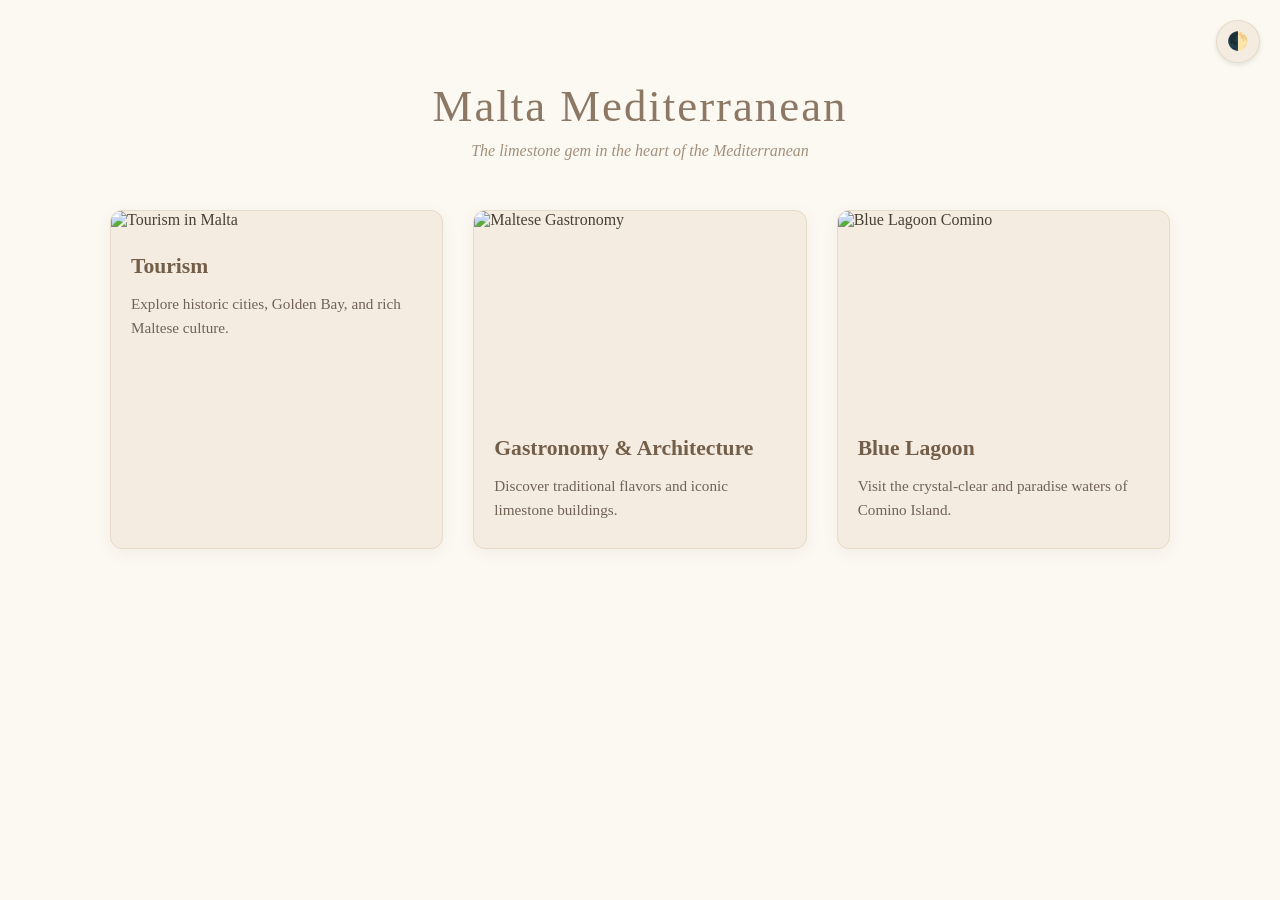
==== index.html @ 775f7c17 "index.html" ====
<!DOCTYPE html>
<html lang="en">
<head>
    <meta charset="UTF-8">
    <meta name="viewport" content="width=device-width, initial-scale=1.0">
    <title>Malta Mediterranean</title>
    <link rel="stylesheet" href="style.css">
</head>
<body>

    <!-- Botão de Acessibilidade (Contraste) -->
    <button id="toggle-contrast" class="contrast-btn" aria-label="Toggle Contrast">🌓</button>

    <!-- Cabeçalho Principal -->
    <header class="main-header">
        <h1>Malta Mediterranean</h1>
        <p class="subtitle">The limestone gem in the heart of the Mediterranean</p>
    </header>

    <!-- Cards Section with Direct Links -->
       <!-- Cards Section with Direct Links -->
    <main class="container">
        <section class="cards-grid">
            
            <!-- Card 1: Tourism -->
            <!-- Card 1: Tourism (Estrutura Nova e Semântica) -->
<a href="tourism.html" class="card-discreto">
    <figure class="card-media">
        <img src="st-julians1.png" alt="Tourism in Malta" class="card-thumb">
    </figure>
    <div class="card-content">
        <h2>Tourism</h2>
        <p>Explore historic cities, Golden Bay, and rich Maltese culture.</p>
    </div>
</a>


            <!-- Card 2: Gastronomy & Architecture -->
            <a href="gastronomy.html" class="card-discreto">
                <div class="card-image-wrapper">
                    <img src="giorgios.png" alt="Maltese Gastronomy" class="card-thumb">
                </div>
                <div class="card-content">
                    <h2>Gastronomy & Architecture</h2>
                    <p>Discover traditional flavors and iconic limestone buildings.</p>
                </div>
            </a>

            <!-- Card 3: Blue Lagoon -->
            <a href="bluelagoon.html" class="card-discreto">
                <div class="card-image-wrapper">
                    <img src="bluelagoon2.png" alt="Blue Lagoon Comino" class="card-thumb">
                </div>
                <div class="card-content">
                    <h2>Blue Lagoon</h2>
                    <p>Visit the crystal-clear and paradise waters of Comino Island.</p>
                </div>
            </a>

        </section>
    </main>


    <!-- JavaScript Integrado para Transição Suave e Contraste -->
    <script>
        document.addEventListener('DOMContentLoaded', () => {
            const cards = document.querySelectorAll('.card-discreto');
            const contrastBtn = document.getElementById('toggle-contrast');

            // 1. Efeito de Entrada Suave (Fade-in)
            cards.forEach((card, index) => {
                card.style.opacity = '0';
                card.style.transform = 'translateY(20px)';
                card.style.transition = 'all 0.5s ease-out';
                
                setTimeout(() => {
                    card.style.opacity = '1';
                    card.style.transform = 'translateY(0)';
                }, index * 150);
            });

            // 2. Animação de Saída ao Clicar
            cards.forEach(card => {
                card.addEventListener('click', function(e) {
                    e.preventDefault();
                    const targetUrl = this.getAttribute('href');
                    
                    document.body.style.opacity = '0';
                    document.body.style.transition = 'opacity 0.3s ease';
                    
                    setTimeout(() => {
                        window.location.href = targetUrl;
                    }, 300);
                });
            });

            // 3. Alternador de Contraste
            contrastBtn.addEventListener('click', () => {
                document.body.classList.toggle('high-contrast');
            });
        });
    </script>
</body>
</html>
---- style.css ----
/* ==========================================
   Configurações Gerais e Cores de Malta
   ========================================== */
* {
    margin: 0;
    padding: 0;
    box-sizing: border-box;
    font-family: 'Segoe UI', Georgia, serif;
}

body {
    background-color: #fcf8f2; /* Creme suave */
    color: #4a3f35; /* Marrom escuro */
    transition: background-color 0.3s ease, color 0.3s ease, opacity 0.3s ease;
    min-height: 100vh;
}

/* Cabeçalho Principal */
.main-header {
    text-align: center;
    padding: 80px 20px 20px 20px;
}

.main-header h1 {
    font-size: 2.8rem;
    color: #8c7864; /* Tom de pedra calcária escura */
    font-weight: 400;
    letter-spacing: 2px;
    margin-bottom: 10px;
}

.main-header .subtitle {
    font-size: 1rem;
    color: #a3907c;
    font-style: italic;
}

/* ==========================================
   Grid de Cards de Alto Impacto
   ========================================== */
.container {
    max-width: 1100px;
    margin: 0 auto;
    padding: 30px 20px;
}

.cards-grid {
    display: grid;
    grid-template-columns: repeat(auto-fit, minmax(300px, 1fr));
    gap: 30px;
}

/* ==========================================
   Estilo do Card com Imagem Total
   ========================================== */
.card-discreto {
    background-color: #f4ece1; /* Bege calcário */
    border: 1px solid #e6dac8;
    border-radius: 12px;
    text-decoration: none;
    color: #4a3f35;
    display: flex;
    flex-direction: column;
    overflow: hidden; /* Corta a imagem nas bordas arredondadas do card */
    box-shadow: 0 4px 15px rgba(140, 120, 100, 0.08);
    transition: transform 0.3s ease, box-shadow 0.3s ease, background-color 0.3s ease;
}

.card-discreto:hover {
    background-color: #ebe0cf;
    transform: translateY(-6px) !important;
    box-shadow: 0 12px 24px rgba(140, 120, 100, 0.18);
}

/* Container da Imagem ocupando 100% de largura */
.card-image-wrapper {
    width: 100%;
    height: 200px;
    overflow: hidden;
}

.card-thumb {
    width: 100%;
    height: 100%;
    object-fit: cover; /* Preenche o espaço proporcionalmente sem distorcer */
    transition: transform 0.5s ease;
}

/* Efeito de zoom sutil na foto */
.card-discreto:hover .card-thumb {
    transform: scale(1.05);
}

/* Conteúdo de Texto abaixo da Imagem */
/* ==========================================
   Estilo Corrigido do Card (Sem corte de texto)
   ========================================== */
.card-discreto {
    background-color: #f4ece1;
    border: 1px solid #e6dac8;
    border-radius: 12px;
    text-decoration: none;
    color: #4a3f35;
    display: flex;
    flex-direction: column;
    overflow: hidden;
    height: 100%; /* Garante que todos os cards do grid tenham a mesma altura */
    box-shadow: 0 4px 15px rgba(140, 120, 100, 0.08);
    transition: transform 0.3s ease, box-shadow 0.3s ease, background-color 0.3s ease;
}

.card-discreto:hover {
    background-color: #ebe0cf;
    transform: translateY(-6px) !important;
    box-shadow: 0 12px 24px rgba(140, 120, 100, 0.18);
}

/* Área de texto flexível que se expande se o texto for longo */
.card-content {
    padding: 25px 20px;
    text-align: left;
    flex-grow: 1; /* Empurra o card para baixo se houver muito texto */
    display: flex;
    flex-direction: column;
    justify-content: flex-start; /* Alinha o texto do topo para o final */
}

.card-content h2 {
    font-size: 1.35rem;
    color: #735e49;
    margin-bottom: 12px;
    font-weight: 600;
    line-height: 1.2; /* Evita que títulos compridos comam palavras */
}

.card-content p {
    font-size: 0.95rem;
    color: #706356;
    line-height: 1.6; /* Dá espaço respirável para os parágrafos */
    word-wrap: break-word; /* Força a quebra de palavras longas se necessário */
}


/* ==========================================
   Botão de Acessibilidade Fixado
   ========================================== */
.contrast-btn {
    position: fixed;
    top: 20px;
    right: 20px;
    background: #f4ece1;
    border: 1px solid #e6dac8;
    padding: 10px;
    border-radius: 50%;
    cursor: pointer;
    font-size: 1.1rem;
    z-index: 10;
    box-shadow: 0 2px 5px rgba(0,0,0,0.1);
}

body.high-contrast {
    background-color: #1a1510;
    color: #fff6eb;
}

body.high-contrast .card-discreto {
    background-color: #2d251e;
    border-color: #4a3f35;
    color: #fff6eb;
}

body.high-contrast .card-content h2,
body.high-contrast .main-header h1 {
    color: #dfcfbe;
}
/* ==========================================
   Correção para as Páginas Internas (Fim do texto cortado)
   ========================================== */
/* ==========================================

/* ==========================================
   CONSERTO DEFINITIVO DE IMAGENS E LEGENDAS
   ========================================== */

/* 1. Ajuste para os Blocos Maiores (bluelagoon2.png e maltathebluegrotto.jpg) */
.solo-image-wrapper, .lagoon-image-wrapper {
    width: 100%;
    height: auto !important; /* Libera a altura total para a imagem expandir */
    background-color: #f4ece1; /* Fundo bege uniforme */
    display: flex;
    justify-content: center;
    align-items: center;
}

/* Força o navegador a mostrar 100% da imagem original sem cortar nada */
.solo-image-wrapper img, .lagoon-image-wrapper img {
    width: 100% !important;
    height: auto !important; 
    max-height: 550px; /* Evita que o céu fique excessivamente esticado em telas grandes */
    display: block;
    object-fit: contain !important; /* Garante que a foto inteira fique visível */
}

/* 2. Ajuste Fino para a Galeria Menor (bluelagoon3.png e bluelagoon4.jpg) */
.gallery-item {
    background: #fcf8f2;
    border: 1px solid #e6dac8;
    border-radius: 8px;
    display: flex;
    flex-direction: column;
    height: auto !important;
}

.gallery-item img {
    width: 100% !important;
    height: auto !important;
    max-height: 250px;
    object-fit: cover !important; /* Preenche o mini card proporcionalmente */
}

/* 3. Espaçamento Isolado para as Legendas */
.item-caption, .image-caption {
    padding: 22px 18px !important; /* Amplo espaço interno para não prender o texto */
    font-size: 0.95rem;
    color: #706356;
    text-align: center;
    background-color: #f4ece1;
    border-top: 1px solid #e6dac8;
    word-wrap: break-word;
    display: block;
    width: 100%;
    box-sizing: border-box;
}



.
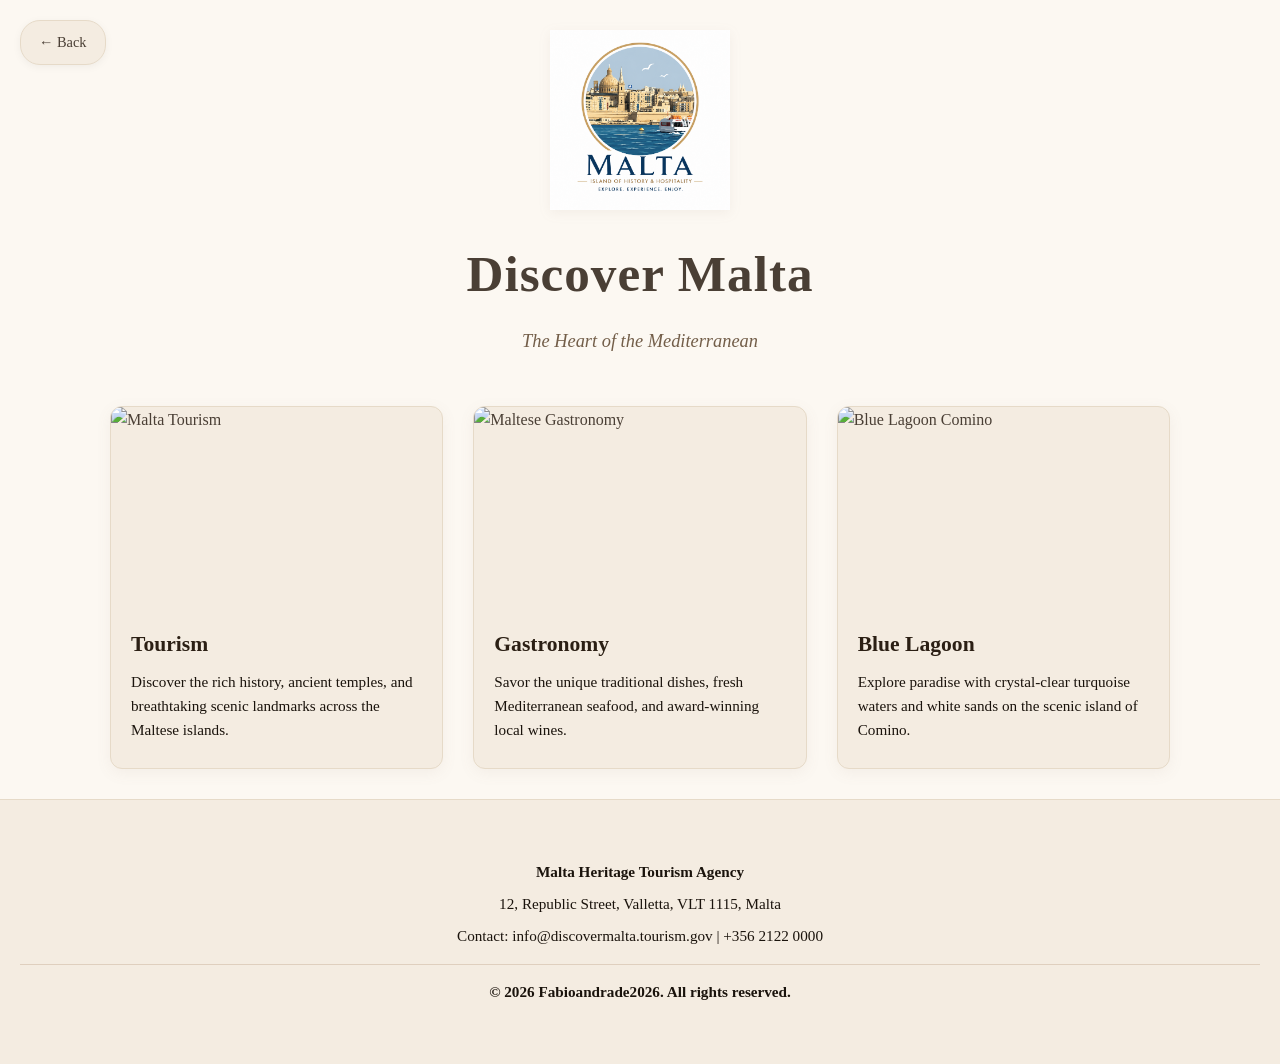
==== commit 047e0e3b: "index.html" ====
--- a/index.html
+++ b/index.html
@@ -3,104 +3,94 @@
 <head>
     <meta charset="UTF-8">
     <meta name="viewport" content="width=device-width, initial-scale=1.0">
-    <title>Malta Mediterranean</title>
-    <link rel="stylesheet" href="style.css">
+    <title>Discover Malta - Tourism Guide</title>
+    <!-- Ajustado para 'style.css' conforme você organizou na sua pasta -->
+    <link rel="stylesheet" href="style.css"> 
 </head>
 <body>
 
-    <!-- Botão de Acessibilidade (Contraste) -->
-    <button id="toggle-contrast" class="contrast-btn" aria-label="Toggle Contrast">🌓</button>
+    <!-- Back button connected to your homepage -->
+    <a href="index.html" class="back-btn">← Back</a>
+    <header class="main-header">
+    <!-- The logo container -->
+    <div class="logo-container">
+        <img src="logomalta.png" alt="Malta Logo" class="main-logo">
+    </div>
+    <h1>Discover Malta</h1>
+    <p class="subtitle">The Heart of the Mediterranean</p>
+</header>
+    <!-- Main structural container limiting the page width -->
+<main class="container">
+    
+    <!-- This class triggers the CSS Grid to align items side-by-side -->
+    <div class="cards-grid">
 
-    <!-- Cabeçalho Principal -->
-    <header class="main-header">
-        <h1>Malta Mediterranean</h1>
-        <p class="subtitle">The limestone gem in the heart of the Mediterranean</p>
-    </header>
+        <!-- Card 1: Tourism -->
+        <a href="tourism.html" class="card-discreto">
+            <div class="card-image-wrapper">
+                <!-- Replace with your actual image path, e.g., st-jutians1.png -->
+                <img src="st-julians1.png" alt="Malta Tourism" class="card-thumb">
+            </div>
+            <div class="card-content">
+                <h2>Tourism</h2>
+                <p>Discover the rich history, ancient temples, and breathtaking scenic landmarks across the Maltese islands.</p>
+            </div>
+        </a>
 
-    <!-- Cards Section with Direct Links -->
-       <!-- Cards Section with Direct Links -->
-    <main class="container">
-        <section class="cards-grid">
-            
-            <!-- Card 1: Tourism -->
-            <!-- Card 1: Tourism (Estrutura Nova e Semântica) -->
-<a href="tourism.html" class="card-discreto">
-    <figure class="card-media">
-        <img src="st-julians1.png" alt="Tourism in Malta" class="card-thumb">
-    </figure>
-    <div class="card-content">
-        <h2>Tourism</h2>
-        <p>Explore historic cities, Golden Bay, and rich Maltese culture.</p>
+        <!-- Card 2: Gastronomy -->
+        <a href="gastronomy.html" class="card-discreto">
+            <div class="card-image-wrapper">
+                <!-- Replace with your actual image path, e.g., giorgios.png -->
+                <img src="giorgios.png" alt="Maltese Gastronomy" class="card-thumb">
+            </div>
+            <div class="card-content">
+                <h2>Gastronomy</h2>
+                <p>Savor the unique traditional dishes, fresh Mediterranean seafood, and award-winning local wines.</p>
+            </div>
+        </a>
+
+        <!-- Card 3: Blue Lagoon -->
+        <a href="bluelagoon.html" class="card-discreto">
+            <div class="card-image-wrapper">
+                <!-- Replace with your actual image path, e.g., images/bluelagoon2.png -->
+                <img src="bluelagoon2.png" alt="Blue Lagoon Comino" class="card-thumb">
+            </div>
+            <div class="card-content">
+                <h2>Blue Lagoon</h2>
+                <p>Explore paradise with crystal-clear turquoise waters and white sands on the scenic island of Comino.</p>
+            </div>
+        </a>
+        </div> <!-- End of cards-grid -->
+</main> <!-- End of container -->
+
+<!-- O RODAPÉ DEVE FICAR AQUI, ANTES DE FECHAR O BODY -->
+<!-- REESCREVA O SEU FOOTER COM ESTAS CORES EMBUTIDAS -->
+<footer class="main-footer" style="background-color: #f4ece1; border-top: 1px solid #e6dac8; padding: 60px 20px; text-align: center;">
+    
+    <!-- Fictional Agency Information -->
+    <div class="footer-info" style="margin-bottom: 15px; line-height: 1.6;">
+        <p style="color: #1a130c !important; font-size: 0.95rem !important; opacity: 1 !important; margin-bottom: 8px;">
+            <strong style="color: #1a130c !important; font-weight: 700;">Malta Heritage Tourism Agency</strong>
+        </p>
+        <p style="color: #1a130c !important; font-size: 0.95rem !important; opacity: 1 !important; margin-bottom: 8px;">
+            12, Republic Street, Valletta, VLT 1115, Malta
+        </p>
+        <p style="color: #1a130c !important; font-size: 0.95rem !important; opacity: 1 !important; margin-bottom: 8px;">
+            Contact: info@discovermalta.tourism.gov | +356 2122 0000
+        </p>
     </div>
-</a>
+    
+    <!-- Copyright Signature -->
+    <div class="footer-copyright" style="border-top: 1px solid #dfcfbe; padding-top: 15px; margin-top: 15px;">
+        <p style="color: #1a130c !important; font-size: 0.95rem !important; opacity: 1 !important; font-weight: 600;">
+            &copy; 2026 Fabioandrade2026. All rights reserved.
+        </p>
+    </div>
 
+</footer>
 
-            <!-- Card 2: Gastronomy & Architecture -->
-            <a href="gastronomy.html" class="card-discreto">
-                <div class="card-image-wrapper">
-                    <img src="giorgios.png" alt="Maltese Gastronomy" class="card-thumb">
-                </div>
-                <div class="card-content">
-                    <h2>Gastronomy & Architecture</h2>
-                    <p>Discover traditional flavors and iconic limestone buildings.</p>
-                </div>
-            </a>
-
-            <!-- Card 3: Blue Lagoon -->
-            <a href="bluelagoon.html" class="card-discreto">
-                <div class="card-image-wrapper">
-                    <img src="bluelagoon2.png" alt="Blue Lagoon Comino" class="card-thumb">
-                </div>
-                <div class="card-content">
-                    <h2>Blue Lagoon</h2>
-                    <p>Visit the crystal-clear and paradise waters of Comino Island.</p>
-                </div>
-            </a>
-
-        </section>
-    </main>
-
-
-    <!-- JavaScript Integrado para Transição Suave e Contraste -->
-    <script>
-        document.addEventListener('DOMContentLoaded', () => {
-            const cards = document.querySelectorAll('.card-discreto');
-            const contrastBtn = document.getElementById('toggle-contrast');
-
-            // 1. Efeito de Entrada Suave (Fade-in)
-            cards.forEach((card, index) => {
-                card.style.opacity = '0';
-                card.style.transform = 'translateY(20px)';
-                card.style.transition = 'all 0.5s ease-out';
-                
-                setTimeout(() => {
-                    card.style.opacity = '1';
-                    card.style.transform = 'translateY(0)';
-                }, index * 150);
-            });
-
-            // 2. Animação de Saída ao Clicar
-            cards.forEach(card => {
-                card.addEventListener('click', function(e) {
-                    e.preventDefault();
-                    const targetUrl = this.getAttribute('href');
-                    
-                    document.body.style.opacity = '0';
-                    document.body.style.transition = 'opacity 0.3s ease';
-                    
-                    setTimeout(() => {
-                        window.location.href = targetUrl;
-                    }, 300);
-                });
-            });
-
-            // 3. Alternador de Contraste
-            contrastBtn.addEventListener('click', () => {
-                document.body.classList.toggle('high-contrast');
-            });
-        });
-    </script>
 </body>
 </html>
 
 
+
--- a/style.css
+++ b/style.css
@@ -1,6 +1,6 @@
-/* ==========================================
-   Configurações Gerais e Cores de Malta
-   ========================================== */
+/* ==========================================================================
+   1. RESET GLOBAL E CONFIGURAÇÕES DE NAVEGAÇÃO
+   ========================================================================== */
 * {
     margin: 0;
     padding: 0;
@@ -11,139 +11,34 @@
 body {
     background-color: #fcf8f2; /* Creme suave */
     color: #4a3f35; /* Marrom escuro */
+    line-height: 1.6;
     transition: background-color 0.3s ease, color 0.3s ease, opacity 0.3s ease;
     min-height: 100vh;
 }
 
-/* Cabeçalho Principal */
-.main-header {
-    text-align: center;
-    padding: 80px 20px 20px 20px;
-}
-
-.main-header h1 {
-    font-size: 2.8rem;
-    color: #8c7864; /* Tom de pedra calcária escura */
-    font-weight: 400;
-    letter-spacing: 2px;
-    margin-bottom: 10px;
-}
-
-.main-header .subtitle {
-    font-size: 1rem;
-    color: #a3907c;
-    font-style: italic;
-}
-
-/* ==========================================
-   Grid de Cards de Alto Impacto
-   ========================================== */
-.container {
-    max-width: 1100px;
-    margin: 0 auto;
-    padding: 30px 20px;
-}
-
-.cards-grid {
-    display: grid;
-    grid-template-columns: repeat(auto-fit, minmax(300px, 1fr));
-    gap: 30px;
-}
-
-/* ==========================================
-   Estilo do Card com Imagem Total
-   ========================================== */
-.card-discreto {
-    background-color: #f4ece1; /* Bege calcário */
-    border: 1px solid #e6dac8;
-    border-radius: 12px;
-    text-decoration: none;
-    color: #4a3f35;
-    display: flex;
-    flex-direction: column;
-    overflow: hidden; /* Corta a imagem nas bordas arredondadas do card */
-    box-shadow: 0 4px 15px rgba(140, 120, 100, 0.08);
-    transition: transform 0.3s ease, box-shadow 0.3s ease, background-color 0.3s ease;
-}
-
-.card-discreto:hover {
-    background-color: #ebe0cf;
-    transform: translateY(-6px) !important;
-    box-shadow: 0 12px 24px rgba(140, 120, 100, 0.18);
-}
-
-/* Container da Imagem ocupando 100% de largura */
-.card-image-wrapper {
-    width: 100%;
-    height: 200px;
-    overflow: hidden;
-}
-
-.card-thumb {
-    width: 100%;
-    height: 100%;
-    object-fit: cover; /* Preenche o espaço proporcionalmente sem distorcer */
-    transition: transform 0.5s ease;
-}
-
-/* Efeito de zoom sutil na foto */
-.card-discreto:hover .card-thumb {
-    transform: scale(1.05);
-}
-
-/* Conteúdo de Texto abaixo da Imagem */
-/* ==========================================
-   Estilo Corrigido do Card (Sem corte de texto)
-   ========================================== */
-.card-discreto {
+/* Botão Voltar (Páginas Internas) */
+.back-btn {
+    position: fixed;
+    top: 20px;
+    left: 20px;
     background-color: #f4ece1;
     border: 1px solid #e6dac8;
-    border-radius: 12px;
+    color: #4a3f35;
     text-decoration: none;
-    color: #4a3f35;
-    display: flex;
-    flex-direction: column;
-    overflow: hidden;
-    height: 100%; /* Garante que todos os cards do grid tenham a mesma altura */
-    box-shadow: 0 4px 15px rgba(140, 120, 100, 0.08);
-    transition: transform 0.3s ease, box-shadow 0.3s ease, background-color 0.3s ease;
-}
-
-.card-discreto:hover {
+    padding: 10px 18px;
+    border-radius: 20px;
+    font-size: 0.9rem;
+    box-shadow: 0 2px 8px rgba(0,0,0,0.05);
+    z-index: 9999;
+    transition: all 0.2s ease;
+}
+
+.back-btn:hover {
     background-color: #ebe0cf;
-    transform: translateY(-6px) !important;
-    box-shadow: 0 12px 24px rgba(140, 120, 100, 0.18);
-}
-
-/* Área de texto flexível que se expande se o texto for longo */
-.card-content {
-    padding: 25px 20px;
-    text-align: left;
-    flex-grow: 1; /* Empurra o card para baixo se houver muito texto */
-    display: flex;
-    flex-direction: column;
-    justify-content: flex-start; /* Alinha o texto do topo para o final */
-}
-
-.card-content h2 {
-    font-size: 1.35rem;
-    color: #735e49;
-    margin-bottom: 12px;
-    font-weight: 600;
-    line-height: 1.2; /* Evita que títulos compridos comam palavras */
-}
-
-.card-content p {
-    font-size: 0.95rem;
-    color: #706356;
-    line-height: 1.6; /* Dá espaço respirável para os parágrafos */
-    word-wrap: break-word; /* Força a quebra de palavras longas se necessário */
-}
-
-
-/* ==========================================
-   Botão de Acessibilidade Fixado
-   ========================================== */
+    transform: translateX(-3px);
+}
+
+/* Botão de Alternância de Contraste */
 .contrast-btn {
     position: fixed;
     top: 20px;
@@ -154,84 +49,318 @@
     border-radius: 50%;
     cursor: pointer;
     font-size: 1.1rem;
-    z-index: 10;
+    z-index: 9999;
     box-shadow: 0 2px 5px rgba(0,0,0,0.1);
-}
-
+    transition: background-color 0.2s ease;
+}
+
+.contrast-btn:hover {
+    background-color: #e6dac8;
+}
+
+/* ==========================================================================
+   2. ESTRUTURA DE CABEÇALHOS E CONTAINERS
+   ========================================================================== */
+main-header, .header-section {
+    text-align: center;
+    padding: 30px 20px 20px 20px; /* Reduzido o topo de 60px para 30px */
+    max-width: 900px;
+    margin: 0 auto;
+}
+/* Configuração do Título Principal (Negrito e Imponente) */
+.main-header h1, .header-section h1 {
+    font-size: 3.2rem;          /* Aumentado de 2.8rem para 3.2rem */
+    color: #4a3f35 !important;  /* Mudado para o marrom escuro principal do site */
+    font-weight: 700 !important; /* ATIVA O NEGRITO FORTE */
+    letter-spacing: 1px;        /* Juntas as letras um pouco mais para dar peso */
+    margin-bottom: 12px;
+}
+
+/* Configuração do Subtítulo (Mais visível e elegante) */
+.main-header .subtitle, .header-section p {
+    font-size: 1.15rem;         /* Aumentado de 1rem para 1.15rem */
+    color: #735e49 !important;  /* Tom médio com excelente leitura sobre o creme */
+    font-style: italic;
+    font-weight: 500;           /* Peso médio para não sumir na tela */
+}
+
+
+.container, .main-container {
+    max-width: 1100px;
+    margin: 0 auto;
+    padding: 30px 20px;
+}
+
+.cards-grid {
+    display: grid;
+    grid-template-columns: repeat(auto-fit, minmax(300px, 1fr));
+    gap: 30px;
+}
+
+/* ==========================================================================
+   3. PADRONIZAÇÃO DOS CARDS (PÁGINA PRINCIPAL)
+   ========================================================================== */
+.card-discreto {
+    background-color: #f4ece1; /* Bege calcário */
+    border: 1px solid #e6dac8;
+    border-radius: 12px;
+    text-decoration: none;
+    color: #4a3f35;
+    display: flex;
+    flex-direction: column;
+    overflow: hidden;
+    height: 100%;
+    box-shadow: 0 4px 15px rgba(140, 120, 100, 0.08);
+    transition: transform 0.3s ease, box-shadow 0.3s ease, background-color 0.3s ease;
+}
+
+.card-discreto:hover {
+    background-color: #ebe0cf;
+    transform: translateY(-6px);
+    box-shadow: 0 12px 24px rgba(140, 120, 100, 0.18);
+}
+
+.card-image-wrapper {
+    width: 100%;
+    height: 200px;
+    overflow: hidden;
+}
+
+.card-thumb {
+    width: 100%;
+    height: 100%;
+    object-fit: cover;
+    transition: transform 0.5s ease;
+}
+
+.card-discreto:hover .card-thumb {
+    transform: scale(1.05);
+}
+
+.card-content {
+    padding: 25px 20px;
+    text-align: left;
+    flex-grow: 1;
+    display: flex;
+    flex-direction: column;
+    justify-content: flex-start;
+}
+/* Força o título do card a ficar bem escuro e visível */
+.card-content h2 {
+    font-size: 1.35rem;
+    color: #2b1f14 !important; /* Marrom quase preto para destaque máximo */
+    margin-bottom: 12px;
+    font-weight: 700;
+    line-height: 1.2;
+}
+
+/* Força o texto descritivo a ter leitura perfeita */
+.card-content p {
+    font-size: 0.95rem;
+    color: #1a130c !important; /* Cor super escura para contraste total sobre o bege */
+    line-height: 1.6;
+    word-wrap: break-word;
+    opacity: 1 !important;     /* Garante que o texto não fique transparente */
+}
+
+.card-content p {
+    font-size: 0.95rem;
+    color: #362d24; /* Cor escurecida para dar o contraste ideal de leitura */
+    line-height: 1.6;
+    word-wrap: break-word;
+}
+
+
+/* ==========================================================================
+   4. ESTILO DE CARDS DE INFORMAÇÃO COM IMAGENS EM CÍRCULO (BOLINHAS)
+   ========================================================================== */
+.info-card {
+    background-color: #f4ece1;
+    border: 1px solid #e6dac8;
+    border-radius: 12px;
+    overflow: hidden;
+    margin-bottom: 40px;
+    box-shadow: 0 4px 15px rgba(140, 120, 100, 0.05);
+    display: flex;
+    flex-direction: column;
+}
+
+.lagoon-image-wrapper, .solo-image-wrapper {
+    width: 100%;
+    height: auto;
+    display: flex;
+    justify-content: center;
+    align-items: center;
+    padding-top: 30px;
+    background-color: transparent;
+}
+
+/* Moldura circular para as fotos internas */
+.lagoon-image-wrapper img, .solo-image-wrapper img {
+    width: 110px;
+    height: 110px;
+    border-radius: 50%;
+    object-fit: cover;
+    border: 3px solid #8c7864;
+    box-shadow: 0 4px 10px rgba(140, 120, 100, 0.15);
+    display: block;
+}
+
+.card-padding {
+    padding: 20px 30px 30px 30px;
+}
+
+.info-card h2 {
+    font-size: 1.6rem;
+    color: #735e49;
+    margin-bottom: 5px;
+    text-align: center;
+}
+
+.location-tag {
+    display: block;
+    width: max-content;
+    margin: 5px auto 15px auto;
+    background-color: #dfcfbe;
+    color: #5c4f43;
+    padding: 4px 12px;
+    border-radius: 4px;
+    font-size: 0.8rem;
+    font-weight: bold;
+}
+
+/* ==========================================================================
+   5. ACESSIBILIDADE - MODO ALTO CONTRASTE ESCURO
+   ========================================================================== */
 body.high-contrast {
     background-color: #1a1510;
     color: #fff6eb;
 }
 
-body.high-contrast .card-discreto {
+body.high-contrast .card-discreto,
+body.high-contrast .info-card,
+body.high-contrast .back-btn,
+body.high-contrast .contrast-btn {
     background-color: #2d251e;
     border-color: #4a3f35;
     color: #fff6eb;
 }
 
 body.high-contrast .card-content h2,
-body.high-contrast .main-header h1 {
-    color: #dfcfbe;
-}
-/* ==========================================
-   Correção para as Páginas Internas (Fim do texto cortado)
-   ========================================== */
-/* ==========================================
-
-/* ==========================================
-   CONSERTO DEFINITIVO DE IMAGENS E LEGENDAS
-   ========================================== */
-
-/* 1. Ajuste para os Blocos Maiores (bluelagoon2.png e maltathebluegrotto.jpg) */
-.solo-image-wrapper, .lagoon-image-wrapper {
+body.high-contrast .info-card h2,
+body.high-contrast .main-header h1,
+body.high-contrast .header-section h1 {
+    color: #ffff00; /* Destaque em Amarelo para leitura em telas escuras */
+}
+
+body.high-contrast .card-content p,
+body.high-contrast .main-header .subtitle,
+body.high-contrast .header-section p {
+    color: #fff6eb;
+}
+
+body.high-contrast .location-tag {
+    background-color: #4a3f35;
+    color: #ffff00;
+}
+/* ==========================================================================
+   6. LOGO E ESTILIZAÇÃO DO RODAPÉ (FOOTER)
+/* Subindo o cabeçalho e reduzindo espaços vazios */
+.main-header, .header-section {
+    text-align: center;
+    padding: 30px 20px 20px 20px; /* Reduzido o topo de 60px para 30px */
+    max-width: 900px;
+    margin: 0 auto;
+}
+
+/* Deixando o container do logo mais imponente */
+.logo-container {
+    margin-bottom: 15px; 
+    text-align: center;
     width: 100%;
-    height: auto !important; /* Libera a altura total para a imagem expandir */
-    background-color: #f4ece1; /* Fundo bege uniforme */
-    display: flex;
-    justify-content: center;
-    align-items: center;
-}
-
-/* Força o navegador a mostrar 100% da imagem original sem cortar nada */
-.solo-image-wrapper img, .lagoon-image-wrapper img {
-    width: 100% !important;
-    height: auto !important; 
-    max-height: 550px; /* Evita que o céu fique excessivamente esticado em telas grandes */
-    display: block;
-    object-fit: contain !important; /* Garante que a foto inteira fique visível */
-}
-
-/* 2. Ajuste Fino para a Galeria Menor (bluelagoon3.png e bluelagoon4.jpg) */
-.gallery-item {
-    background: #fcf8f2;
-    border: 1px solid #e6dac8;
-    border-radius: 8px;
-    display: flex;
-    flex-direction: column;
-    height: auto !important;
-}
-
-.gallery-item img {
-    width: 100% !important;
-    height: auto !important;
-    max-height: 250px;
-    object-fit: cover !important; /* Preenche o mini card proporcionalmente */
-}
-
-/* 3. Espaçamento Isolado para as Legendas */
-.item-caption, .image-caption {
-    padding: 22px 18px !important; /* Amplo espaço interno para não prender o texto */
-    font-size: 0.95rem;
-    color: #706356;
-    text-align: center;
-    background-color: #f4ece1;
+}
+
+/* Nova largura e ajuste visual do logo principal */
+.main-logo {
+    max-width: 450px;       /* Aumentado de 320px para 450px para dar impacto visual */
+    width: 95%;             /* Garante excelente adaptação em telas de celulares */
+    height: auto;
+    object-fit: contain;
+    filter: drop-shadow(0px 6px 12px rgba(140, 120, 100, 0.12));
+    transition: transform 0.3s ease;
+}
+
+/* Efeito sutil: quando o usuário passar o mouse no logo, ele aumenta levemente */
+.main-logo {
+    max-width: 180px;       /* Reduzido de 450px para 180px (tamanho ideal de assinatura) */
+    width: 85%;             /* Mantém uma ótima proporção e flexibilidade em celulares */
+    height: auto;
+    object-fit: contain;
+    filter: drop-shadow(0px 3px 6px rgba(140, 120, 100, 0.08)); /* Sombra muito mais suave */
+    transition: transform 0.3s ease;
+}
+.main-footer {
+    text-align: center;
+    padding: 60px 20px;       /* Aumentado para 60px para dar mais imponência e espaço */
+    margin-top: auto;          /* Altera de 50px para auto para empurrar o rodapé para a base da página */
     border-top: 1px solid #e6dac8;
-    word-wrap: break-word;
-    display: block;
-    width: 100%;
-    box-sizing: border-box;
-}
-
-
-
-.
+    background-color: #f4ece1; /* Mesma cor bege dos cards para dar harmonia */
+}
+
+.main-footer p {
+    font-size: 0.9rem;
+    color: #a3907c;
+}
+
+/* ==========================================================================
+   7. MODO ESCURO AUTOMÁTICO PARA CELULAR E DISPOSITIVOS (MEDIA QUERY)
+   ========================================================================== */
+/* Se o usuário tiver o modo escuro ativo no celular, o site se adapta sozinho */
+@media (prefers-color-scheme: dark) {
+    body {
+        background-color: #1a1510 !important;
+        color: #fff6eb !important;
+    }
+    
+    .card-discreto, .main-footer {
+        background-color: #2d251e !important;
+        border-color: #4a3f35 !important;
+        color: #fff6eb !important;
+    }
+    
+    .card-content h2, .main-header h1 {
+        color: #ffff00 !important; /* Amarelo acessível para leitura no escuro */
+    }
+    
+    .card-content p, .main-header .subtitle, .main-footer p, .footer-info p {
+        color: #dcd1c4 !important;
+    }
+    }
+    
+    .card-content p, .main-header .subtitle, .main-footer p {
+        color: #dcd1c4;
+    }
+}
+/* ... regras anteriores do seu CSS ... */
+
+/* Força as informações de endereço e contato a ficarem nítidas */
+.footer-info p {
+    font-size: 0.95rem !important; /* Aumentado para melhor leitura */
+    color: #2b1f14 !important;    /* Marrom escuro de alto contraste */
+    margin-bottom: 8px;
+}
+
+/* Destaca o texto de direitos autorais (Copyright) */
+.footer-copyright {
+    border-top: 1px solid #dfcfbe;
+    padding-top: 15px;
+    margin-top: 15px;
+}
+
+.footer-copyright p {
+    font-size: 0.95rem !important; /* Aumentado para ficar do mesmo tamanho do endereço */
+    color: #1a130c !important;    /* Cor quase preta para legibilidade máxima */
+    font-weight: 600 !important;   /* Aplica um leve negrito para destacar a assinatura */
+}
+
+
